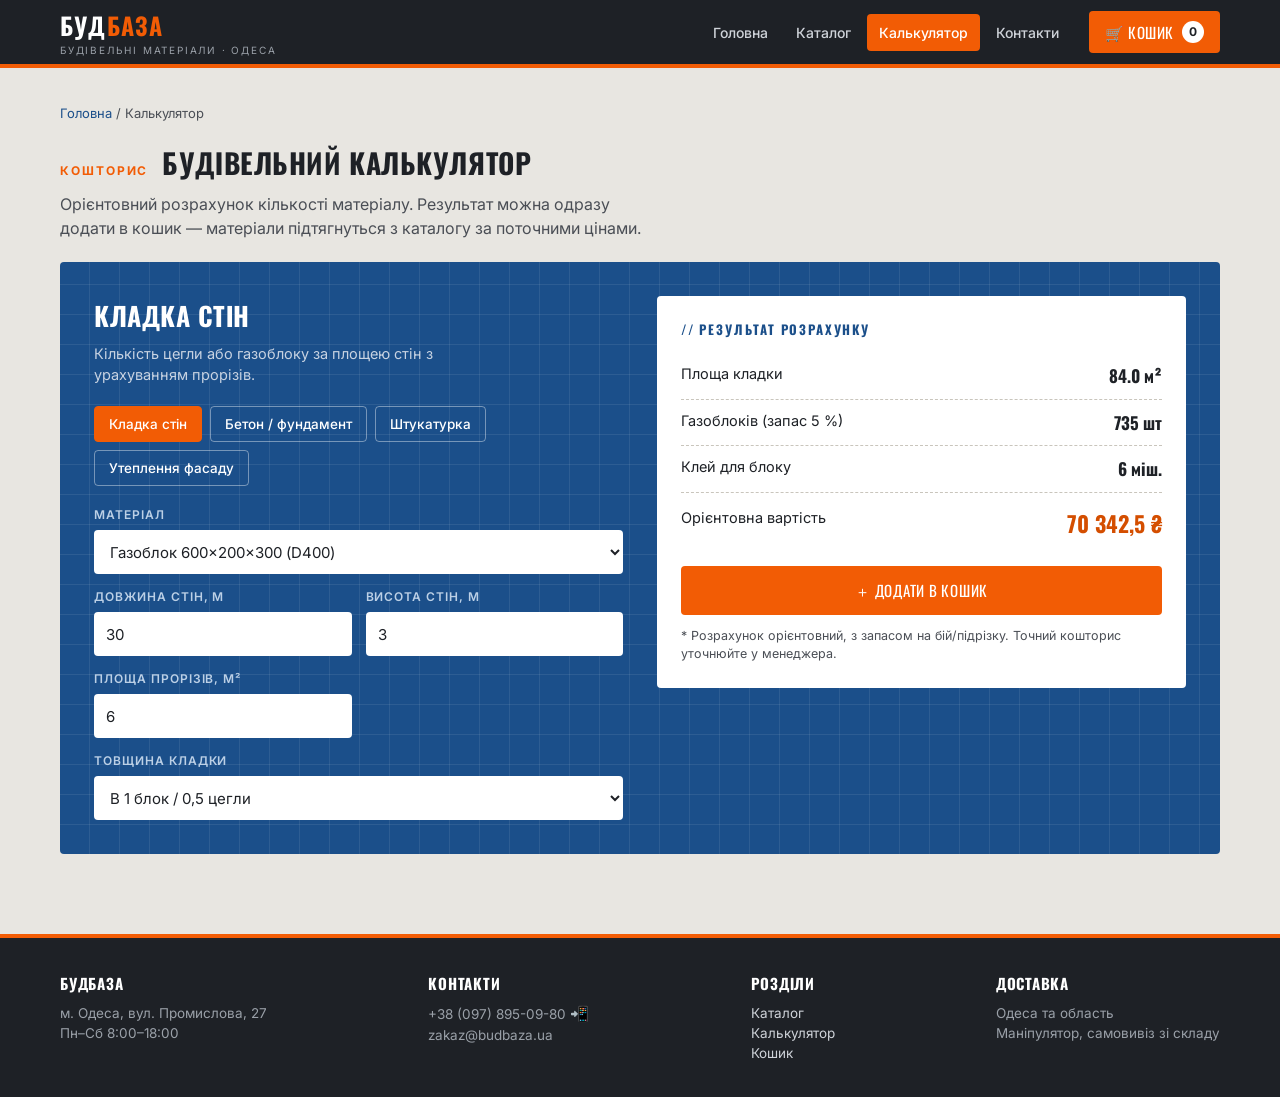
==== calc.html @ 464864c9 "Integrations: Telegram orders, GA4, Tawk.to, Google Maps, JSON-LD, config.js" ====
﻿<!DOCTYPE html>
<html lang="uk">
<head>
<meta charset="UTF-8">
<meta name="viewport" content="width=device-width, initial-scale=1.0">
<title>Будівельний калькулятор — БУДБАЗА</title>
<link rel="preconnect" href="https://fonts.googleapis.com">
<link rel="preconnect" href="https://fonts.gstatic.com" crossorigin>
<link href="https://fonts.googleapis.com/css2?family=Oswald:wght@400;500;600;700&family=Inter:wght@400;500;600;700&display=swap" rel="stylesheet">
<link rel="stylesheet" href="css/style.css?v=10">
<link rel="manifest" href="/manifest.json">
<meta name="theme-color" content="#F25C05">
<meta name="apple-mobile-web-app-capable" content="yes">
<meta name="apple-mobile-web-app-status-bar-style" content="black-translucent">
<meta name="apple-mobile-web-app-title" content="БУДБАЗА">
<link rel="apple-touch-icon" href="/images/icon.svg"></head>
<body>

<header>
  <div class="hwrap">
    <a class="logo" href="index.html">БУД<span>БАЗА</span><small>будівельні матеріали · Одеса</small></a>
    <button class="burger" onclick="toggleNav()" aria-label="Меню">☰</button>
    <nav>
      <a href="index.html">Головна</a>
      <a href="catalog.html">Каталог</a>
      <a href="calc.html" class="current">Калькулятор</a>
      <a href="contacts.html">Контакти</a>
    </nav>
    <a class="cart-link" href="cart.html">🛒 Кошик <span class="cart-count" id="cartCount">0</span></a>
  </div>
</header>

<main>
  <div class="breadcrumbs"><a href="index.html">Головна</a> / Калькулятор</div>
  <div class="sec-head"><span class="tag">Кошторис</span><h2>Будівельний калькулятор</h2></div>
  <p class="sec-sub">Орієнтовний розрахунок кількості матеріалу. Результат можна одразу додати в кошик — матеріали підтягнуться з каталогу за поточними цінами.</p>

  <div class="calc-wrap">
    <div class="calc-left">
      <h2 id="calcTitle">Кладка стін</h2>
      <p id="calcDesc"></p>
      <div class="calc-tabs" id="calcTabs"></div>
      <div class="calc-fields" id="calcFields"></div>
    </div>
    <div class="calc-result">
      <h3>// Результат розрахунку</h3>
      <div id="calcOut"></div>
      <button class="btn btn-orange btn-block res-add" onclick="addCalcToCart()">＋ Додати в кошик</button>
      <p class="res-note">* Розрахунок орієнтовний, з запасом на бій/підрізку. Точний кошторис уточнюйте у менеджера.</p>
    </div>
  </div>
</main>

<nav class="bottom-nav">
  <a href="index.html" class="bn-item"><span class="bn-ico">🏠</span><span>Головна</span></a>
  <a href="catalog.html" class="bn-item"><span class="bn-ico">📦</span><span>Каталог</span></a>
  <a href="cart.html" class="bn-item"><span class="bn-ico">🛒</span><span id="bnBadge" class="bn-badge" style="display:none">0</span><span>Кошик</span></a>
  <a href="contacts.html" class="bn-item"><span class="bn-ico">📞</span><span>Контакти</span></a>
</nav>

<footer>
  <div class="fwrap">
    <div><b>БУДБАЗА</b>м. Одеса, вул. Промислова, 27<br>Пн–Сб 8:00–18:00</div>
    <div><b>Контакти</b><a href="tel:+380978950980" style="color:inherit">+38 (097) 895-09-80</a> <a href="viber://chat?number=%2B380978950980" title="Viber" style="color:#7360f2;text-decoration:none;font-size:15px">📲</a><br>zakaz@budbaza.ua</div>
    <div><b>Розділи</b><a href="catalog.html">Каталог</a><br><a href="calc.html">Калькулятор</a><br><a href="cart.html">Кошик</a></div>
    <div><b>Доставка</b>Одеса та область<br>Маніпулятор, самовивіз зі складу</div>
  </div>
</footer>

<script src="js/config.js"></script>
<script src="js/data.js"></script>
<script src="js/app.js"></script>
<script>
const CALCS = {
  wall: {
    title:"Кладка стін", desc:"Кількість цегли або газоблоку за площею стін з урахуванням прорізів.",
    fields:[
      {id:"mat", label:"Матеріал", type:"select", opts:[["gas","Газоблок 600×200×300 (D400)"],["brick","Цегла одинарна 250×120×65"]]},
      {id:"len", label:"Довжина стін, м", type:"num", val:30},
      {id:"h", label:"Висота стін, м", type:"num", val:3},
      {id:"open", label:"Площа прорізів, м²", type:"num", val:6},
      {id:"thick", label:"Товщина кладки", type:"select", opts:[["1","В 1 блок / 0,5 цегли"],["2","В 2 блоки / 1 цегла"]]},
    ],
    compute(v){
      const area = Math.max(0, v.len*v.h - v.open);
      if(v.mat==="gas"){
        const qty  = Math.ceil(area * 8.33 * Number(v.thick) * 1.05);
        const glue = Math.ceil(area * Number(v.thick) * 1.5 / 25);
        return {
          lines:[["Площа кладки", area.toFixed(1)+" м²"],["Газоблоків (запас 5 %)", qty+" шт"],["Клей для блоку", glue+" міш."]],
          items:[{id:6,qty},{id:2,qty:glue}]
        };
      }
      const qty = Math.ceil(area * 51 * Number(v.thick) * 1.05);
      const cem = Math.ceil(area * Number(v.thick) * 0.021 * 420 / 25);
      return {
        lines:[["Площа кладки", area.toFixed(1)+" м²"],["Цегли (запас 5 %)", qty+" шт"],["Цемент на розчин", cem+" міш."]],
        items:[{id:7,qty},{id:1,qty:cem}]
      };
    }
  },
  concrete: {
    title:"Бетон / фундамент", desc:"Об'єм бетону та матеріали для самостійного замішування (М250).",
    fields:[
      {id:"len", label:"Довжина, м", type:"num", val:10},
      {id:"w", label:"Ширина, м", type:"num", val:0.4},
      {id:"d", label:"Глибина/товщина, м", type:"num", val:0.6},
    ],
    compute(v){
      const vol = v.len*v.w*v.d;
      const cem = Math.ceil(vol*332/25);
      const sand = Math.ceil(vol*0.74);
      const grav = Math.ceil(vol*1.15);
      return {
        lines:[["Об'єм бетону", vol.toFixed(2)+" м³"],["Цемент ПЦ-500", cem+" міш."],["Пісок", (vol*0.74).toFixed(2)+" т (замовимо "+sand+" т)"],["Щебінь 5-20", (vol*1.15).toFixed(2)+" т (замовимо "+grav+" т)"]],
        items:[{id:1,qty:cem},{id:4,qty:sand},{id:5,qty:grav}]
      };
    }
  },
  plaster: {
    title:"Штукатурка", desc:"Кількість суміші за площею та середньою товщиною шару.",
    fields:[
      {id:"area", label:"Площа стін, м²", type:"num", val:60},
      {id:"mm", label:"Товщина шару, мм", type:"num", val:15},
    ],
    compute(v){
      const kg = v.area * 1.4 * v.mm;
      const bags = Math.ceil(kg/25*1.05);
      return {
        lines:[["Площа", v.area+" м²"],["Витрата суміші", Math.round(kg)+" кг"],["Мішків 25 кг (запас 5 %)", bags+" шт"]],
        items:[{id:3,qty:bags}]
      };
    }
  },
  insul: {
    title:"Утеплення фасаду", desc:"Кількість мінвати або пінопласту на площу фасаду.",
    fields:[
      {id:"mat", label:"Утеплювач", type:"select", opts:[["wool","Мінвата 100 мм (уп. 1,2 м²)"],["eps","Пінопласт 100 мм (лист 0,5 м²)"]]},
      {id:"area", label:"Площа фасаду, м²", type:"num", val:120},
    ],
    compute(v){
      if(v.mat==="wool"){
        const qty = Math.ceil(v.area/1.2*1.07);
        return {lines:[["Площа", v.area+" м²"],["Упаковок мінвати (запас 7 %)", qty+" шт"]], items:[{id:14,qty}]};
      }
      const qty = Math.ceil(v.area/0.5*1.07);
      return {lines:[["Площа", v.area+" м²"],["Листів пінопласту (запас 7 %)", qty+" шт"]], items:[{id:15,qty}]};
    }
  }
};

let activeCalc = "wall", calcItems = [];
const tabsEl = document.getElementById("calcTabs");

Object.entries(CALCS).forEach(([k,c])=>{
  const b = document.createElement("button");
  b.className = "ctab" + (k===activeCalc ? " active" : "");
  b.textContent = c.title;
  b.onclick = ()=>{
    activeCalc = k;
    [...tabsEl.children].forEach(x=>x.classList.toggle("active", x.textContent===c.title));
    buildCalc();
  };
  tabsEl.appendChild(b);
});

function buildCalc(){
  const c = CALCS[activeCalc];
  document.getElementById("calcTitle").textContent = c.title;
  document.getElementById("calcDesc").textContent = c.desc;
  document.getElementById("calcFields").innerHTML = c.fields.map(f=>{
    if(f.type==="select"){
      return `<div class="field" style="grid-column:1/-1"><label>${f.label}</label>
        <select id="cf-${f.id}" onchange="runCalc()">${f.opts.map(o=>`<option value="${o[0]}">${o[1]}</option>`).join("")}</select></div>`;
    }
    return `<div class="field"><label>${f.label}</label>
      <input id="cf-${f.id}" type="number" min="0" step="0.1" value="${f.val}" oninput="runCalc()"></div>`;
  }).join("");
  runCalc();
}

function runCalc(){
  const c = CALCS[activeCalc], v = {};
  let bad = false;
  c.fields.forEach(f=>{
    const el = document.getElementById("cf-"+f.id);
    v[f.id] = f.type==="num" ? parseFloat(el.value) : el.value;
    if(f.type==="num" && (!isFinite(v[f.id]) || v[f.id] < 0)) bad = true;
  });
  const out = document.getElementById("calcOut");
  if(bad){
    out.innerHTML = `<div class="res-note">Введіть коректні розміри.</div>`;
    calcItems = [];
    return;
  }
  const r = c.compute(v);
  calcItems = r.items;
  const total = r.items.reduce((s,it)=>{
    const p = PRODUCTS.find(pp=>pp.id===it.id);
    return s + (p ? p.price*it.qty : 0);
  },0);
  out.innerHTML = r.lines.map(l=>`<div class="res-line"><span>${l[0]}</span><b>${l[1]}</b></div>`).join("")
    + `<div class="res-line total"><span>Орієнтовна вартість</span><b>${fmt(total)}</b></div>`;
}

function addCalcToCart(){
  if(!calcItems.length){ showToast("Спочатку введіть розміри"); return; }
  calcItems.forEach(it=>addToCart(it.id, it.qty));
  showToast("Матеріали з розрахунку додано в кошик");
  setTimeout(()=>{ location.href = "cart.html"; }, 700);
}

buildCalc();
</script>
</body>
</html>
---- css/style.css ----
:root{
  --concrete:#E8E6E1;
  --concrete-d:#D8D5CE;
  --ink:#1E2126;
  --ink-soft:#4A4E55;
  --orange:#F25C05;
  --orange-d:#D44E00;
  --blueprint:#1B4F8A;
  --paper:#FFFFFF;
  --line:#C9C5BC;
  --ok:#1F7A3D;
  --radius:4px;
  --shadow:0 2px 10px rgba(30,33,38,.10);
}
*{box-sizing:border-box;margin:0;padding:0}
html{scroll-behavior:smooth}
body{font-family:'Inter',system-ui,sans-serif;background:var(--concrete);color:var(--ink);line-height:1.5;min-height:100vh;display:flex;flex-direction:column}
h1,h2,h3,.disp{font-family:'Oswald',sans-serif;text-transform:uppercase;letter-spacing:.02em}
main{max-width:1200px;margin:0 auto;padding:36px 20px 80px;width:100%;flex:1}

/* ───── шапка ───── */
header{position:sticky;top:0;z-index:50;background:var(--ink);color:#fff;border-bottom:4px solid var(--orange)}
.hwrap{max-width:1200px;margin:0 auto;padding:0 20px;display:flex;align-items:center;gap:18px;height:64px}
.logo{font-family:'Oswald';font-weight:700;font-size:24px;letter-spacing:.05em;white-space:nowrap;color:#fff;text-decoration:none}
.logo span{color:var(--orange)}
.logo small{display:block;font-family:'Inter';font-weight:400;font-size:10px;letter-spacing:.18em;color:#9aa0a8;text-transform:uppercase}
nav{display:flex;gap:4px;margin-left:auto}
nav a{color:#cfd3d9;text-decoration:none;font-size:14px;font-weight:500;padding:8px 12px;border-radius:var(--radius)}
nav a:hover,nav a:focus-visible{background:rgba(255,255,255,.1);color:#fff}
nav a.current{background:var(--orange);color:#fff}
.cart-link{position:relative;display:flex;align-items:center;gap:8px;background:var(--orange);color:#fff;text-decoration:none;font-family:'Oswald';font-size:15px;letter-spacing:.04em;text-transform:uppercase;padding:10px 16px;border-radius:var(--radius)}
.cart-link:hover{background:var(--orange-d)}
.cart-count{background:#fff;color:var(--ink);font-family:'Inter';font-weight:700;font-size:12px;min-width:22px;height:22px;border-radius:11px;display:flex;align-items:center;justify-content:center;padding:0 5px}
.burger{display:none;background:none;border:none;color:#fff;font-size:26px;cursor:pointer;margin-left:auto}

/* ───── кнопки ───── */
.btn{display:inline-flex;align-items:center;justify-content:center;gap:8px;border:none;cursor:pointer;text-decoration:none;font-family:'Oswald';text-transform:uppercase;letter-spacing:.05em;font-size:15px;padding:13px 22px;border-radius:var(--radius);transition:background .15s}
.btn-orange{background:var(--orange);color:#fff}
.btn-orange:hover{background:var(--orange-d)}
.btn-dark{background:var(--ink);color:#fff}
.btn-dark:hover{background:var(--orange)}
.btn-ghost{background:transparent;color:#fff;border:1.5px solid rgba(255,255,255,.45)}
.btn-ghost:hover{border-color:#fff;background:rgba(255,255,255,.08)}
.btn-block{width:100%}

/* ───── секції ───── */
section{margin-bottom:64px}
.sec-head{display:flex;align-items:baseline;gap:14px;margin-bottom:8px;flex-wrap:wrap}
.sec-head h2{font-size:28px}
.sec-head .tag{font-size:12px;letter-spacing:.16em;text-transform:uppercase;color:var(--orange);font-weight:700}
.sec-head-row{display:flex;justify-content:space-between;align-items:center;gap:20px;flex-wrap:wrap;margin-bottom:8px}
.sec-head-row .sec-head{margin-bottom:0}
.sec-head-row .search{flex:none;width:360px}
@media (max-width:760px){
  .sec-head-row{flex-direction:column;align-items:stretch}
  .sec-head-row .search{width:100%}
}
.sec-sub{color:var(--ink-soft);margin-bottom:22px;max-width:60ch}
.breadcrumbs{font-size:13px;color:var(--ink-soft);margin-bottom:18px}
.breadcrumbs a{color:var(--blueprint);text-decoration:none}
.breadcrumbs a:hover{text-decoration:underline}

/* ───── герой ───── */
.hero{background:linear-gradient(rgba(30,33,38,.88),rgba(30,33,38,.88)),repeating-linear-gradient(0deg,transparent 0 39px,rgba(255,255,255,.07) 39px 40px),repeating-linear-gradient(90deg,transparent 0 39px,rgba(255,255,255,.07) 39px 40px),var(--blueprint);color:#fff;padding:56px 20px 64px}
.hero-in{max-width:1200px;margin:0 auto;display:grid;grid-template-columns:1.2fr .8fr;gap:40px;align-items:center}
.hero h1{font-size:clamp(32px,5vw,54px);line-height:1.08;font-weight:700}
.hero h1 em{font-style:normal;color:var(--orange)}
.hero p{margin-top:14px;color:#c8d3e2;max-width:46ch}
.hero-actions{margin-top:26px;display:flex;gap:12px;flex-wrap:wrap}
.hero-card{background:rgba(255,255,255,.06);border:1px solid rgba(255,255,255,.18);border-radius:var(--radius);padding:22px}
.hero-card h3{font-size:13px;letter-spacing:.14em;color:var(--orange);margin-bottom:14px}
.hero-stat{display:flex;justify-content:space-between;padding:9px 0;border-bottom:1px dashed rgba(255,255,255,.18);font-size:14px}
.hero-stat:last-child{border:none}
.hero-stat b{font-family:'Oswald';font-size:16px}

.ruler{height:18px;background:repeating-linear-gradient(90deg,var(--ink) 0 2px,transparent 2px 20px) bottom/100% 8px no-repeat,repeating-linear-gradient(90deg,var(--ink) 0 2px,transparent 2px 100px) bottom/100% 14px no-repeat;opacity:.35;max-width:1200px;margin:0 auto}

/* ───── каталог ───── */
.toolbar{display:flex;gap:12px;flex-wrap:wrap;margin-bottom:22px}
.catalog-toolbar{display:flex;justify-content:flex-end;margin-bottom:14px}

.drill-crumb{font-size:13px;color:var(--ink-soft);margin-bottom:16px}
.drill-crumb a{color:var(--blueprint);text-decoration:none}
.drill-crumb a:hover{text-decoration:underline}

.tiles-grid{display:grid;grid-template-columns:repeat(auto-fill,minmax(190px,1fr));gap:18px;margin-bottom:40px}
.tile{position:relative;aspect-ratio:1/1;border-radius:var(--radius);overflow:hidden;cursor:pointer;background:var(--concrete);border:1px solid var(--line);box-shadow:var(--shadow);transition:transform .15s,box-shadow .15s}
.tile:hover{transform:translateY(-3px);box-shadow:0 8px 22px rgba(30,33,38,.14)}
.tile img{position:absolute;inset:0;width:100%;height:100%;object-fit:cover;background:#fff}
.tile-fallback{position:absolute;inset:0;display:flex;align-items:center;justify-content:center;font-size:56px;background:linear-gradient(135deg,var(--concrete),var(--concrete-d))}
.tile-label{position:absolute;left:0;right:0;bottom:0;z-index:1;background:linear-gradient(transparent,rgba(20,22,26,.82) 55%);color:#fff;padding:28px 12px 12px;font-weight:700;font-size:13px;text-transform:uppercase;letter-spacing:.03em;line-height:1.3}
.tile-count{font-size:11px;opacity:.85;font-weight:400;text-transform:none;letter-spacing:0;margin-top:3px}
.search{flex:1;min-width:240px;display:flex;align-items:center;gap:10px;background:var(--paper);border:1.5px solid var(--line);border-radius:var(--radius);padding:0 14px}
.search:focus-within{border-color:var(--orange)}
.search svg{flex:none;opacity:.5}
.search input{border:none;outline:none;width:100%;height:46px;font-size:15px;background:transparent;font-family:inherit}
select.sort{height:48px;border:1.5px solid var(--line);border-radius:var(--radius);background:var(--paper);padding:0 12px;font-family:inherit;font-size:14px;cursor:pointer}
.chip{border:1.5px solid var(--line);background:var(--paper);border-radius:999px;padding:7px 16px;font-size:13.5px;font-weight:500;cursor:pointer;color:var(--ink-soft);text-decoration:none}
.chip:hover{border-color:var(--ink)}
.chip.active{background:var(--ink);border-color:var(--ink);color:#fff}

/* ───── каталог: дерево категорій + основна область ───── */
.catalog-shell{display:flex;gap:24px;align-items:flex-start;margin-bottom:26px}
.cat-tree{flex:none;width:280px;display:flex;flex-direction:column;gap:4px;background:var(--paper);border:1px solid var(--line);border-radius:var(--radius);padding:14px;position:sticky;top:16px;max-height:calc(100vh - 32px);overflow-y:auto}
.catalog-main-area{flex:1;min-width:0}

.tree-node{display:flex;flex-direction:column}
.tree-cat,.tree-sub,.tree-subsub{display:block;width:100%;text-align:left;border:none;background:transparent;border-radius:6px;padding:8px 10px;font-size:14px;font-weight:600;cursor:pointer;color:var(--ink)}
.tree-cat:hover,.tree-sub:hover,.tree-subsub:hover{background:var(--concrete)}
.tree-cat.active{background:var(--ink);color:#fff}
.tree-children{margin:2px 0 4px 14px;border-left:2px solid var(--line);padding-left:10px;display:flex;flex-direction:column;gap:2px}
.tree-sub{font-size:13px;font-weight:500;color:#444}
.tree-sub.active{background:var(--orange);color:#fff}
.tree-subsub{font-size:12.5px;font-weight:500;color:#666}
.tree-subsub.active{background:var(--orange-d,var(--orange));color:#fff}
.tree-subsubsub{display:block;width:100%;text-align:left;border:none;background:transparent;border-radius:6px;padding:6px 10px;font-size:12px;font-weight:400;cursor:pointer;color:#888}
.tree-subsubsub:hover{background:var(--concrete)}
.tree-subsubsub.active{background:var(--orange);color:#fff}

@media (max-width:860px){
  .catalog-shell{flex-direction:column}
  .cat-tree{width:100%;position:static;max-height:none}
}

.grid{display:grid;grid-template-columns:repeat(auto-fill,minmax(250px,1fr));gap:18px}
.card{background:var(--paper);border:1px solid var(--line);border-radius:var(--radius);display:flex;flex-direction:column;overflow:hidden;box-shadow:var(--shadow);transition:transform .15s,box-shadow .15s}
.card:hover{transform:translateY(-3px);box-shadow:0 8px 22px rgba(30,33,38,.14)}
.card-img{height:120px;display:flex;align-items:center;justify-content:center;font-size:52px;background:#fff;border-bottom:1px solid var(--line);position:relative;text-decoration:none}
.badge{position:absolute;top:10px;left:10px;background:var(--blueprint);color:#fff;font-size:10.5px;font-weight:700;letter-spacing:.08em;text-transform:uppercase;padding:3px 8px;border-radius:2px}
.badge.hit{background:var(--orange)}
.card-body{padding:14px 16px 16px;display:flex;flex-direction:column;flex:1}
.card h3{font-size:16px;font-weight:600;text-transform:none;font-family:'Inter';letter-spacing:0;line-height:1.3}
.card h3 a{color:inherit;text-decoration:none}
.card h3 a:hover{color:var(--orange-d)}
.card .meta{font-size:12.5px;color:var(--ink-soft);margin-top:4px}
.price-row{margin-top:auto;padding-top:14px;display:flex;align-items:center;justify-content:space-between;gap:8px}
.price{font-family:'Oswald';font-weight:600;font-size:21px}
.price small{font-size:12px;color:var(--ink-soft);font-family:'Inter';font-weight:400}
.add{background:var(--ink);color:#fff;border:none;border-radius:var(--radius);cursor:pointer;font-family:'Oswald';text-transform:uppercase;letter-spacing:.04em;font-size:13px;padding:9px 14px}
.add:hover{background:var(--orange)}
.add.added{background:var(--ok)}
.empty{grid-column:1/-1;background:var(--paper);border:1.5px dashed var(--line);border-radius:var(--radius);padding:48px;text-align:center;color:var(--ink-soft)}

/* ───── картка товару ───── */
.product{display:grid;grid-template-columns:1fr 1fr;gap:36px;background:var(--paper);border:1px solid var(--line);border-radius:var(--radius);padding:32px;box-shadow:var(--shadow)}
.product-img{min-height:300px;display:flex;align-items:center;justify-content:center;font-size:110px;background:#fff;border:1px solid var(--line);border-radius:var(--radius);position:relative}

/* ───── галерея фото ───── */
.gallery{display:flex;flex-direction:column;gap:10px}
.gallery-main{position:relative;min-height:300px;background:#fff;border:1px solid var(--line);border-radius:var(--radius);overflow:hidden;display:flex;align-items:center;justify-content:center}
.gallery-main img{width:100%;height:100%;object-fit:contain;max-height:420px;display:block;transition:opacity .18s}
.gallery-arrow{position:absolute;top:50%;transform:translateY(-50%);background:rgba(30,33,38,.55);color:#fff;border:none;cursor:pointer;width:38px;height:56px;border-radius:4px;font-size:20px;display:flex;align-items:center;justify-content:center;z-index:2;transition:background .15s}
.gallery-arrow:hover{background:var(--orange)}
.gallery-arrow.prev{left:6px}
.gallery-arrow.next{right:6px}
.gallery-counter{position:absolute;bottom:8px;right:10px;background:rgba(30,33,38,.55);color:#fff;font-size:12px;padding:2px 8px;border-radius:10px}
.gallery-thumbs{display:flex;gap:8px;flex-wrap:wrap}
.gallery-thumb{width:68px;height:68px;object-fit:contain;border:2px solid var(--line);border-radius:4px;cursor:pointer;background:#fff;transition:border-color .15s;flex-shrink:0}
.gallery-thumb.active,.gallery-thumb:hover{border-color:var(--orange)}
.product h1{font-size:26px;text-transform:none;font-family:'Inter';letter-spacing:0;font-weight:700;line-height:1.25}
.product .p-cat{font-size:12px;letter-spacing:.14em;text-transform:uppercase;color:var(--blueprint);font-weight:700;margin-bottom:8px}
.product .p-meta{color:var(--ink-soft);font-size:14px;margin-top:10px}
.spec{margin-top:20px;border-top:1.5px solid var(--line)}
.spec-row{display:flex;justify-content:space-between;gap:14px;padding:10px 0;border-bottom:1px dashed var(--line);font-size:14px}
.spec-row span:first-child{color:var(--ink-soft)}
.p-buy{margin-top:24px;display:flex;align-items:center;gap:16px;flex-wrap:wrap}
.p-price{font-family:'Oswald';font-weight:600;font-size:34px}
.p-price small{font-size:14px;color:var(--ink-soft);font-family:'Inter';font-weight:400}
.p-desc{margin-top:20px;font-size:14.5px;color:var(--ink-soft)}
.related{margin-top:48px}

/* ───── калькулятор ───── */
.calc-wrap{background:var(--blueprint);border-radius:var(--radius);color:#fff;background-image:repeating-linear-gradient(0deg,transparent 0 29px,rgba(255,255,255,.08) 29px 30px),repeating-linear-gradient(90deg,transparent 0 29px,rgba(255,255,255,.08) 29px 30px);padding:34px;display:grid;grid-template-columns:1fr 1fr;gap:34px}
.calc-left h2{color:#fff;font-size:26px}
.calc-left p{color:#c8d3e2;margin-top:8px;font-size:14.5px;max-width:44ch}
.calc-tabs{display:flex;flex-wrap:wrap;gap:8px;margin:20px 0}
.ctab{border:1.5px solid rgba(255,255,255,.4);background:transparent;color:#fff;border-radius:var(--radius);padding:9px 14px;font-size:13.5px;cursor:pointer;font-weight:500;font-family:inherit}
.ctab.active{background:var(--orange);border-color:var(--orange)}
.calc-fields{display:grid;grid-template-columns:1fr 1fr;gap:14px}
.field label{display:block;font-size:12px;letter-spacing:.08em;text-transform:uppercase;color:#bcd0e6;margin-bottom:6px;font-weight:600}
.field input,.field select{width:100%;height:44px;border:none;border-radius:var(--radius);padding:0 12px;font-size:15px;font-family:inherit;background:#fff;color:var(--ink)}
.calc-result{background:#fff;color:var(--ink);border-radius:var(--radius);padding:24px;align-self:start}
.calc-result h3{font-size:13px;letter-spacing:.14em;color:var(--blueprint);margin-bottom:14px}
.res-line{display:flex;justify-content:space-between;gap:10px;padding:10px 0;border-bottom:1px dashed var(--line);font-size:14.5px}
.res-line b{font-family:'Oswald';font-size:17px;white-space:nowrap}
.res-line.total{border-bottom:none;padding-top:14px}
.res-line.total b{font-size:22px;color:var(--orange-d)}
.res-note{font-size:12.5px;color:var(--ink-soft);margin-top:12px}
.res-add{margin-top:16px}

/* ───── переваги ───── */
.feats{display:grid;grid-template-columns:repeat(auto-fit,minmax(220px,1fr));gap:18px}
.feat{background:var(--paper);border:1px solid var(--line);border-left:4px solid var(--orange);border-radius:var(--radius);padding:20px}
.feat .ico{font-size:26px}
.feat h3{font-size:16px;margin:10px 0 6px;text-transform:none;font-family:'Inter';letter-spacing:0;font-weight:700}
.feat p{font-size:13.5px;color:var(--ink-soft)}

/* ───── сторінка кошика ───── */
.cart-layout{display:grid;grid-template-columns:1.4fr .8fr;gap:28px;align-items:start}
.cart-list{background:var(--paper);border:1px solid var(--line);border-radius:var(--radius);padding:8px 22px}
.citem{display:flex;gap:14px;padding:18px 0;border-bottom:1px dashed var(--line)}
.citem:last-child{border-bottom:none}
.citem .ci-ico{font-size:36px;flex:none}
.citem h4{font-size:15px;font-weight:600}
.citem h4 a{color:inherit;text-decoration:none}
.citem h4 a:hover{color:var(--orange-d)}
.citem .ci-unit{font-size:12.5px;color:var(--ink-soft)}
.ci-row{display:flex;align-items:center;justify-content:space-between;margin-top:10px;gap:12px;flex-wrap:wrap}
.qty{display:flex;align-items:center;border:1.5px solid var(--line);border-radius:var(--radius)}
.qty button{width:32px;height:32px;border:none;background:none;cursor:pointer;font-size:16px;font-weight:700;color:var(--ink)}
.qty button:hover{background:var(--concrete)}
.qty span{min-width:38px;text-align:center;font-weight:600;font-size:14px}
.ci-price{font-family:'Oswald';font-weight:600;font-size:17px}
.ci-del{background:none;border:none;color:#b3392b;cursor:pointer;font-size:12.5px;text-decoration:underline;padding:0;margin-top:6px}
.cart-empty{background:var(--paper);border:1.5px dashed var(--line);border-radius:var(--radius);text-align:center;color:var(--ink-soft);padding:60px 20px}
.cart-empty .big{font-size:50px;margin-bottom:12px}

.summary{background:var(--paper);border:1px solid var(--line);border-radius:var(--radius);padding:24px;position:sticky;top:84px}
.summary h3{font-size:13px;letter-spacing:.14em;color:var(--blueprint);margin-bottom:14px}
.summary .field{margin-bottom:14px}
.summary .field label{color:var(--ink-soft)}
.summary .field input,.summary .field select{border:1.5px solid var(--line);background:#fff}
.summary .field input:focus,.summary .field select:focus{outline:none;border-color:var(--orange)}
.total-row{display:flex;justify-content:space-between;align-items:baseline;margin:14px 0;padding-top:14px;border-top:1.5px solid var(--line)}
.total-row .t-label{font-size:13px;letter-spacing:.1em;text-transform:uppercase;color:var(--ink-soft);font-weight:700}
.total-row .t-val{font-family:'Oswald';font-size:28px;font-weight:600}
.order-ok{background:var(--paper);border:1px solid var(--line);border-radius:var(--radius);text-align:center;padding:60px 24px}
.order-ok .big{font-size:54px}
.order-ok h2{font-size:22px;margin:14px 0 8px}
.order-ok p{color:var(--ink-soft);font-size:14.5px;max-width:48ch;margin:0 auto}
.order-num{font-family:'Oswald';font-size:26px;color:var(--orange-d);margin:14px 0 22px}

/* ───── контакти ───── */
.contact-grid{display:grid;grid-template-columns:1fr 1fr;gap:28px;align-items:start}
.contact-card{background:var(--paper);border:1px solid var(--line);border-radius:var(--radius);padding:26px;box-shadow:var(--shadow)}
.contact-card h3{font-size:15px;letter-spacing:.1em;color:var(--blueprint);margin-bottom:12px}
.contact-card p{font-size:14.5px;margin-bottom:8px}
.contact-card a{color:var(--orange-d)}
.map-stub{background:linear-gradient(rgba(27,79,138,.85),rgba(27,79,138,.85)),repeating-linear-gradient(0deg,transparent 0 29px,rgba(255,255,255,.12) 29px 30px),repeating-linear-gradient(90deg,transparent 0 29px,rgba(255,255,255,.12) 29px 30px),var(--blueprint);border-radius:var(--radius);color:#fff;display:flex;flex-direction:column;align-items:center;justify-content:center;min-height:280px;text-align:center;padding:24px}
.map-stub .pin{font-size:44px}
.map-stub b{font-family:'Oswald';font-size:18px;letter-spacing:.04em;text-transform:uppercase;margin-top:8px}

/* ───── футер ───── */
footer{background:var(--ink);color:#9aa0a8;border-top:4px solid var(--orange)}
.fwrap{max-width:1200px;margin:0 auto;padding:34px 20px;display:flex;justify-content:space-between;gap:24px;flex-wrap:wrap;font-size:13.5px}
footer b{color:#fff;font-family:'Oswald';text-transform:uppercase;letter-spacing:.05em;display:block;margin-bottom:8px;font-size:15px}
footer a{color:#cfd3d9;text-decoration:none}
footer a:hover{color:#fff;text-decoration:underline}

/* toast */
.toast{position:fixed;bottom:24px;left:50%;transform:translate(-50%,80px);z-index:120;background:var(--ink);color:#fff;padding:12px 22px;border-radius:var(--radius);border-left:4px solid var(--ok);font-size:14px;transition:transform .25s;box-shadow:var(--shadow)}
.toast.show{transform:translate(-50%,0)}

@media(max-width:900px){
  .hero-in,.calc-wrap,.product,.cart-layout,.contact-grid{grid-template-columns:1fr}
  .calc-wrap{padding:24px}
  nav{display:none;position:absolute;top:64px;left:0;right:0;background:var(--ink);flex-direction:column;padding:10px 20px 16px;border-bottom:4px solid var(--orange)}
  nav.open{display:flex}
  .burger{display:block}
  .summary{position:static}
}
@media(max-width:520px){
  .calc-fields{grid-template-columns:1fr}
  .hwrap{gap:10px}
}
@media(prefers-reduced-motion:reduce){
  *{transition:none!important;animation:none!important}
  html{scroll-behavior:auto}
}
:focus-visible{outline:2.5px solid var(--orange);outline-offset:2px}

.stock-badge{font-size:.78rem;font-weight:600;padding:2px 8px;border-radius:4px;margin-bottom:6px;display:inline-block}
.stock-badge.in{background:#e6f9ee;color:#1a7a3c}
.stock-badge.out{background:#fdecea;color:#c0392b}

/* ───── dark mode ───── */
@media(prefers-color-scheme:dark){
  :root{
    --concrete:#1A1D22;
    --concrete-d:#141619;
    --ink:#F0EDE8;
    --ink-soft:#A8ADB5;
    --paper:#23272E;
    --line:#3A3F48;
    --blueprint:#4A8FD4;
    --shadow:0 2px 10px rgba(0,0,0,.35)
  }
  body{background:var(--concrete)}
  header{background:#111417}
  .hero{background:linear-gradient(rgba(10,12,15,.92),rgba(10,12,15,.92)),repeating-linear-gradient(0deg,transparent 0 39px,rgba(255,255,255,.05) 39px 40px),repeating-linear-gradient(90deg,transparent 0 39px,rgba(255,255,255,.05) 39px 40px),#0d2040}
  .cat-tree-toggle{background:var(--paper);color:var(--ink)}
  .search input{color:var(--ink)}
  footer{background:#111417}
  .bottom-nav{background:#111417}
  .lightbox{background:rgba(0,0,0,.96)}
}

/* ───── lightbox ───── */
.lightbox{
  display:none;position:fixed;inset:0;z-index:200;
  background:rgba(0,0,0,.92);
  align-items:center;justify-content:center;cursor:zoom-out
}
.lightbox.open{display:flex}
.lightbox img{max-width:94vw;max-height:90vh;object-fit:contain;border-radius:4px;cursor:default}
.lightbox-close{
  position:absolute;top:16px;right:20px;background:rgba(255,255,255,.15);
  color:#fff;border:none;font-size:28px;line-height:1;width:44px;height:44px;
  border-radius:50%;cursor:pointer;display:flex;align-items:center;justify-content:center
}
.lightbox-close:hover{background:var(--orange)}

/* ───── share + back buttons on product page ───── */
.p-actions{display:flex;gap:10px;align-items:center;margin-bottom:14px;flex-wrap:wrap}
.btn-back{display:inline-flex;align-items:center;gap:6px;color:var(--ink-soft);text-decoration:none;font-size:14px;padding:7px 12px;border:1.5px solid var(--line);border-radius:var(--radius);background:transparent;cursor:pointer}
.btn-back:hover{border-color:var(--ink);color:var(--ink)}
.btn-share{display:inline-flex;align-items:center;gap:6px;color:var(--ink-soft);font-size:14px;padding:7px 12px;border:1.5px solid var(--line);border-radius:var(--radius);background:transparent;cursor:pointer}
.btn-share:hover{border-color:var(--blueprint);color:var(--blueprint)}

/* ───── stock filter + result count ───── */
.filter-bar{display:flex;align-items:center;gap:14px;flex-wrap:wrap;margin-bottom:14px}
.stock-toggle{display:flex;align-items:center;gap:8px;cursor:pointer;font-size:14px;font-weight:500;color:var(--ink-soft);user-select:none}
.stock-toggle input{width:18px;height:18px;accent-color:var(--ok);cursor:pointer}
.stock-toggle:hover{color:var(--ink)}
.result-count{font-size:13px;color:var(--ink-soft);margin-left:auto}

/* ───── recently viewed ───── */
.viewed-scroll{display:flex;gap:14px;overflow-x:auto;padding-bottom:8px;-webkit-overflow-scrolling:touch}
.viewed-scroll::-webkit-scrollbar{height:4px}
.viewed-scroll::-webkit-scrollbar-thumb{background:var(--line);border-radius:2px}
.viewed-card{flex:none;width:160px;background:var(--paper);border:1px solid var(--line);border-radius:var(--radius);overflow:hidden;text-decoration:none;color:var(--ink);box-shadow:var(--shadow);transition:transform .15s}
.viewed-card:hover{transform:translateY(-2px)}
.viewed-card-img{height:100px;display:flex;align-items:center;justify-content:center;background:#fff;overflow:hidden}
.viewed-card-img img{width:100%;height:100%;object-fit:contain}
.viewed-card-body{padding:8px 10px}
.viewed-card-name{font-size:12px;font-weight:600;line-height:1.3;display:-webkit-box;-webkit-line-clamp:2;-webkit-box-orient:vertical;overflow:hidden}
.viewed-card-price{font-family:'Oswald';font-size:14px;color:var(--orange);margin-top:4px}

/* ───── bottom navigation (mobile) ───── */
.bottom-nav{display:none}
@media(max-width:760px){
  body{padding-bottom:62px}
  .toast{bottom:74px}
  .bottom-nav{
    display:flex;position:fixed;bottom:0;left:0;right:0;z-index:80;
    background:var(--ink);border-top:3px solid var(--orange);height:62px;
    box-shadow:0 -2px 12px rgba(0,0,0,.25)
  }
  .bn-item{
    flex:1;display:flex;flex-direction:column;align-items:center;justify-content:center;
    color:#9aa0a8;text-decoration:none;font-size:10px;gap:2px;position:relative;
    padding:6px 0;transition:color .15s
  }
  .bn-item:hover,.bn-item.current{color:#fff}
  .bn-item.current .bn-ico{color:var(--orange)}
  .bn-ico{font-size:22px;line-height:1}
  .bn-badge{
    position:absolute;top:5px;right:calc(50% - 22px);
    background:var(--orange);color:#fff;font-size:9px;font-weight:700;
    min-width:17px;height:17px;border-radius:9px;
    display:flex;align-items:center;justify-content:center;padding:0 4px;
    border:2px solid var(--ink)
  }

  /* ───── sticky search bar in catalog ───── */
  .search-sticky-wrap{
    position:sticky;top:64px;z-index:40;
    background:var(--concrete);padding:8px 0 6px;
    margin:0 -20px;padding-left:20px;padding-right:20px;
    border-bottom:1px solid var(--line)
  }

  /* ───── collapsible cat-tree on mobile ───── */
  .cat-tree-toggle{
    display:flex;width:100%;justify-content:space-between;align-items:center;
    background:var(--paper);border:1px solid var(--line);border-radius:var(--radius);
    padding:12px 16px;font-size:15px;font-weight:600;cursor:pointer;color:var(--ink);
    margin-bottom:8px
  }
  .cat-tree-toggle .arr{font-size:18px;transition:transform .2s}
  .cat-tree-toggle.open .arr{transform:rotate(180deg)}
  .cat-tree{display:none!important}
  .cat-tree.open{display:flex!important}

  /* ───── larger touch targets ───── */
  .add{min-height:44px;padding:10px 16px;font-size:14px}
  .qty button{width:40px;height:44px;font-size:20px}
  .qty span{min-width:44px;font-size:16px}
  .tree-cat,.tree-sub,.tree-subsub,.tree-subsubsub{padding:11px 10px;font-size:15px}
  .tree-sub{font-size:14px}
  .tree-subsub{font-size:13.5px}
  .chip{padding:9px 18px;font-size:14px}
  select.sort{height:44px}
}
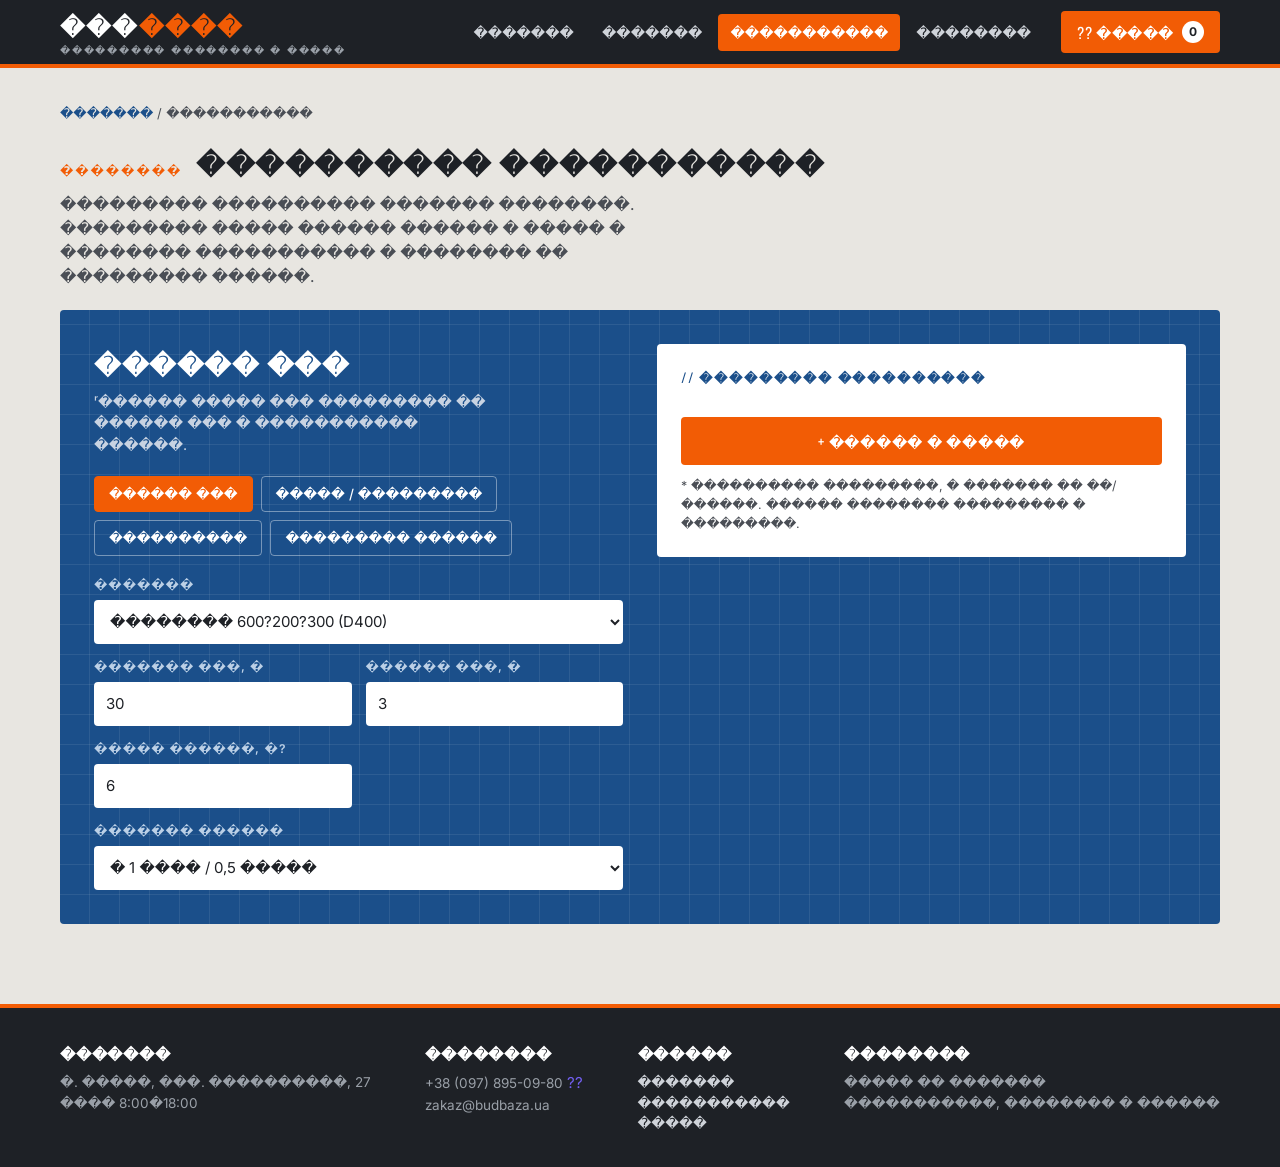
==== commit ccfacd3b: "Force browser cache bust: data.js?v=2" ====
--- a/calc.html
+++ b/calc.html
@@ -1,85 +1,85 @@
-﻿<!DOCTYPE html>
+<!DOCTYPE html>
 <html lang="uk">
 <head>
 <meta charset="UTF-8">
 <meta name="viewport" content="width=device-width, initial-scale=1.0">
-<title>Будівельний калькулятор — БУДБАЗА</title>
+<title>���������� ����������� � �������</title>
 <link rel="preconnect" href="https://fonts.googleapis.com">
 <link rel="preconnect" href="https://fonts.gstatic.com" crossorigin>
 <link href="https://fonts.googleapis.com/css2?family=Oswald:wght@400;500;600;700&family=Inter:wght@400;500;600;700&display=swap" rel="stylesheet">
-<link rel="stylesheet" href="css/style.css?v=10">
+<link rel="stylesheet" href="css/style.css?v=11">
 <link rel="manifest" href="/manifest.json">
 <meta name="theme-color" content="#F25C05">
 <meta name="apple-mobile-web-app-capable" content="yes">
 <meta name="apple-mobile-web-app-status-bar-style" content="black-translucent">
-<meta name="apple-mobile-web-app-title" content="БУДБАЗА">
+<meta name="apple-mobile-web-app-title" content="�������">
 <link rel="apple-touch-icon" href="/images/icon.svg"></head>
 <body>
 
 <header>
   <div class="hwrap">
-    <a class="logo" href="index.html">БУД<span>БАЗА</span><small>будівельні матеріали · Одеса</small></a>
-    <button class="burger" onclick="toggleNav()" aria-label="Меню">☰</button>
+    <a class="logo" href="index.html">���<span>����</span><small>��������� �������� � �����</small></a>
+    <button class="burger" onclick="toggleNav()" aria-label="����">?</button>
     <nav>
-      <a href="index.html">Головна</a>
-      <a href="catalog.html">Каталог</a>
-      <a href="calc.html" class="current">Калькулятор</a>
-      <a href="contacts.html">Контакти</a>
+      <a href="index.html">�������</a>
+      <a href="catalog.html">�������</a>
+      <a href="calc.html" class="current">�����������</a>
+      <a href="contacts.html">��������</a>
     </nav>
-    <a class="cart-link" href="cart.html">🛒 Кошик <span class="cart-count" id="cartCount">0</span></a>
+    <a class="cart-link" href="cart.html">?? ����� <span class="cart-count" id="cartCount">0</span></a>
   </div>
 </header>
 
 <main>
-  <div class="breadcrumbs"><a href="index.html">Головна</a> / Калькулятор</div>
-  <div class="sec-head"><span class="tag">Кошторис</span><h2>Будівельний калькулятор</h2></div>
-  <p class="sec-sub">Орієнтовний розрахунок кількості матеріалу. Результат можна одразу додати в кошик — матеріали підтягнуться з каталогу за поточними цінами.</p>
+  <div class="breadcrumbs"><a href="index.html">�������</a> / �����������</div>
+  <div class="sec-head"><span class="tag">��������</span><h2>���������� �����������</h2></div>
+  <p class="sec-sub">��������� ���������� ������� ��������. ��������� ����� ������ ������ � ����� � �������� ����������� � �������� �� ��������� ������.</p>
 
   <div class="calc-wrap">
     <div class="calc-left">
-      <h2 id="calcTitle">Кладка стін</h2>
+      <h2 id="calcTitle">������ ���</h2>
       <p id="calcDesc"></p>
       <div class="calc-tabs" id="calcTabs"></div>
       <div class="calc-fields" id="calcFields"></div>
     </div>
     <div class="calc-result">
-      <h3>// Результат розрахунку</h3>
+      <h3>// ��������� ����������</h3>
       <div id="calcOut"></div>
-      <button class="btn btn-orange btn-block res-add" onclick="addCalcToCart()">＋ Додати в кошик</button>
-      <p class="res-note">* Розрахунок орієнтовний, з запасом на бій/підрізку. Точний кошторис уточнюйте у менеджера.</p>
+      <button class="btn btn-orange btn-block res-add" onclick="addCalcToCart()">+ ������ � �����</button>
+      <p class="res-note">* ���������� ���������, � ������� �� ��/������. ������ �������� ��������� � ���������.</p>
     </div>
   </div>
 </main>
 
 <nav class="bottom-nav">
-  <a href="index.html" class="bn-item"><span class="bn-ico">🏠</span><span>Головна</span></a>
-  <a href="catalog.html" class="bn-item"><span class="bn-ico">📦</span><span>Каталог</span></a>
-  <a href="cart.html" class="bn-item"><span class="bn-ico">🛒</span><span id="bnBadge" class="bn-badge" style="display:none">0</span><span>Кошик</span></a>
-  <a href="contacts.html" class="bn-item"><span class="bn-ico">📞</span><span>Контакти</span></a>
+  <a href="index.html" class="bn-item"><span class="bn-ico">??</span><span>�������</span></a>
+  <a href="catalog.html" class="bn-item"><span class="bn-ico">??</span><span>�������</span></a>
+  <a href="cart.html" class="bn-item"><span class="bn-ico">??</span><span id="bnBadge" class="bn-badge" style="display:none">0</span><span>�����</span></a>
+  <a href="contacts.html" class="bn-item"><span class="bn-ico">??</span><span>��������</span></a>
 </nav>
 
 <footer>
   <div class="fwrap">
-    <div><b>БУДБАЗА</b>м. Одеса, вул. Промислова, 27<br>Пн–Сб 8:00–18:00</div>
-    <div><b>Контакти</b><a href="tel:+380978950980" style="color:inherit">+38 (097) 895-09-80</a> <a href="viber://chat?number=%2B380978950980" title="Viber" style="color:#7360f2;text-decoration:none;font-size:15px">📲</a><br>zakaz@budbaza.ua</div>
-    <div><b>Розділи</b><a href="catalog.html">Каталог</a><br><a href="calc.html">Калькулятор</a><br><a href="cart.html">Кошик</a></div>
-    <div><b>Доставка</b>Одеса та область<br>Маніпулятор, самовивіз зі складу</div>
+    <div><b>�������</b>�. �����, ���. ����������, 27<br>���� 8:00�18:00</div>
+    <div><b>��������</b><a href="tel:+380978950980" style="color:inherit">+38 (097) 895-09-80</a> <a href="viber://chat?number=%2B380978950980" title="Viber" style="color:#7360f2;text-decoration:none;font-size:15px">??</a><br>zakaz@budbaza.ua</div>
+    <div><b>������</b><a href="catalog.html">�������</a><br><a href="calc.html">�����������</a><br><a href="cart.html">�����</a></div>
+    <div><b>��������</b>����� �� �������<br>�����������, �������� � ������</div>
   </div>
 </footer>
 
 <script src="js/config.js"></script>
-<script src="js/data.js"></script>
+<script src="js/data.js?v=2"></script>
 <script src="js/app.js"></script>
 <script>
 const CALCS = {
   wall: {
-    title:"Кладка стін", desc:"Кількість цегли або газоблоку за площею стін з урахуванням прорізів.",
-    fields:[
-      {id:"mat", label:"Матеріал", type:"select", opts:[["gas","Газоблок 600×200×300 (D400)"],["brick","Цегла одинарна 250×120×65"]]},
-      {id:"len", label:"Довжина стін, м", type:"num", val:30},
-      {id:"h", label:"Висота стін, м", type:"num", val:3},
-      {id:"open", label:"Площа прорізів, м²", type:"num", val:6},
-      {id:"thick", label:"Товщина кладки", type:"select", opts:[["1","В 1 блок / 0,5 цегли"],["2","В 2 блоки / 1 цегла"]]},
+    title:"������ ���", desc:"ʳ������ ����� ��� ��������� �� ������ ��� � ����������� ������.",
+    fields:[
+      {id:"mat", label:"�������", type:"select", opts:[["gas","�������� 600?200?300 (D400)"],["brick","����� �������� 250?120?65"]]},
+      {id:"len", label:"������� ���, �", type:"num", val:30},
+      {id:"h", label:"������ ���, �", type:"num", val:3},
+      {id:"open", label:"����� ������, �?", type:"num", val:6},
+      {id:"thick", label:"������� ������", type:"select", opts:[["1","� 1 ���� / 0,5 �����"],["2","� 2 ����� / 1 �����"]]},
     ],
     compute(v){
       const area = Math.max(0, v.len*v.h - v.open);
@@ -87,24 +87,24 @@
         const qty  = Math.ceil(area * 8.33 * Number(v.thick) * 1.05);
         const glue = Math.ceil(area * Number(v.thick) * 1.5 / 25);
         return {
-          lines:[["Площа кладки", area.toFixed(1)+" м²"],["Газоблоків (запас 5 %)", qty+" шт"],["Клей для блоку", glue+" міш."]],
+          lines:[["����� ������", area.toFixed(1)+" �?"],["��������� (����� 5 %)", qty+" ��"],["���� ��� �����", glue+" ��."]],
           items:[{id:6,qty},{id:2,qty:glue}]
         };
       }
       const qty = Math.ceil(area * 51 * Number(v.thick) * 1.05);
       const cem = Math.ceil(area * Number(v.thick) * 0.021 * 420 / 25);
       return {
-        lines:[["Площа кладки", area.toFixed(1)+" м²"],["Цегли (запас 5 %)", qty+" шт"],["Цемент на розчин", cem+" міш."]],
+        lines:[["����� ������", area.toFixed(1)+" �?"],["����� (����� 5 %)", qty+" ��"],["������ �� ������", cem+" ��."]],
         items:[{id:7,qty},{id:1,qty:cem}]
       };
     }
   },
   concrete: {
-    title:"Бетон / фундамент", desc:"Об'єм бетону та матеріали для самостійного замішування (М250).",
-    fields:[
-      {id:"len", label:"Довжина, м", type:"num", val:10},
-      {id:"w", label:"Ширина, м", type:"num", val:0.4},
-      {id:"d", label:"Глибина/товщина, м", type:"num", val:0.6},
+    title:"����� / ���������", desc:"��'�� ������ �� �������� ��� ����������� ���������� (�250).",
+    fields:[
+      {id:"len", label:"�������, �", type:"num", val:10},
+      {id:"w", label:"������, �", type:"num", val:0.4},
+      {id:"d", label:"�������/�������, �", type:"num", val:0.6},
     ],
     compute(v){
       const vol = v.len*v.w*v.d;
@@ -112,39 +112,39 @@
       const sand = Math.ceil(vol*0.74);
       const grav = Math.ceil(vol*1.15);
       return {
-        lines:[["Об'єм бетону", vol.toFixed(2)+" м³"],["Цемент ПЦ-500", cem+" міш."],["Пісок", (vol*0.74).toFixed(2)+" т (замовимо "+sand+" т)"],["Щебінь 5-20", (vol*1.15).toFixed(2)+" т (замовимо "+grav+" т)"]],
+        lines:[["��'�� ������", vol.toFixed(2)+" �?"],["������ ��-500", cem+" ��."],["ϳ���", (vol*0.74).toFixed(2)+" � (�������� "+sand+" �)"],["����� 5-20", (vol*1.15).toFixed(2)+" � (�������� "+grav+" �)"]],
         items:[{id:1,qty:cem},{id:4,qty:sand},{id:5,qty:grav}]
       };
     }
   },
   plaster: {
-    title:"Штукатурка", desc:"Кількість суміші за площею та середньою товщиною шару.",
-    fields:[
-      {id:"area", label:"Площа стін, м²", type:"num", val:60},
-      {id:"mm", label:"Товщина шару, мм", type:"num", val:15},
+    title:"����������", desc:"ʳ������ ����� �� ������ �� ��������� �������� ����.",
+    fields:[
+      {id:"area", label:"����� ���, �?", type:"num", val:60},
+      {id:"mm", label:"������� ����, ��", type:"num", val:15},
     ],
     compute(v){
       const kg = v.area * 1.4 * v.mm;
       const bags = Math.ceil(kg/25*1.05);
       return {
-        lines:[["Площа", v.area+" м²"],["Витрата суміші", Math.round(kg)+" кг"],["Мішків 25 кг (запас 5 %)", bags+" шт"]],
+        lines:[["�����", v.area+" �?"],["������� �����", Math.round(kg)+" ��"],["̳��� 25 �� (����� 5 %)", bags+" ��"]],
         items:[{id:3,qty:bags}]
       };
     }
   },
   insul: {
-    title:"Утеплення фасаду", desc:"Кількість мінвати або пінопласту на площу фасаду.",
-    fields:[
-      {id:"mat", label:"Утеплювач", type:"select", opts:[["wool","Мінвата 100 мм (уп. 1,2 м²)"],["eps","Пінопласт 100 мм (лист 0,5 м²)"]]},
-      {id:"area", label:"Площа фасаду, м²", type:"num", val:120},
+    title:"��������� ������", desc:"ʳ������ ������ ��� ��������� �� ����� ������.",
+    fields:[
+      {id:"mat", label:"���������", type:"select", opts:[["wool","̳����� 100 �� (��. 1,2 �?)"],["eps","ϳ������� 100 �� (���� 0,5 �?)"]]},
+      {id:"area", label:"����� ������, �?", type:"num", val:120},
     ],
     compute(v){
       if(v.mat==="wool"){
         const qty = Math.ceil(v.area/1.2*1.07);
-        return {lines:[["Площа", v.area+" м²"],["Упаковок мінвати (запас 7 %)", qty+" шт"]], items:[{id:14,qty}]};
+        return {lines:[["�����", v.area+" �?"],["�������� ������ (����� 7 %)", qty+" ��"]], items:[{id:14,qty}]};
       }
       const qty = Math.ceil(v.area/0.5*1.07);
-      return {lines:[["Площа", v.area+" м²"],["Листів пінопласту (запас 7 %)", qty+" шт"]], items:[{id:15,qty}]};
+      return {lines:[["�����", v.area+" �?"],["����� ��������� (����� 7 %)", qty+" ��"]], items:[{id:15,qty}]};
     }
   }
 };
@@ -189,7 +189,7 @@
   });
   const out = document.getElementById("calcOut");
   if(bad){
-    out.innerHTML = `<div class="res-note">Введіть коректні розміри.</div>`;
+    out.innerHTML = `<div class="res-note">������ �������� ������.</div>`;
     calcItems = [];
     return;
   }
@@ -200,13 +200,13 @@
     return s + (p ? p.price*it.qty : 0);
   },0);
   out.innerHTML = r.lines.map(l=>`<div class="res-line"><span>${l[0]}</span><b>${l[1]}</b></div>`).join("")
-    + `<div class="res-line total"><span>Орієнтовна вартість</span><b>${fmt(total)}</b></div>`;
+    + `<div class="res-line total"><span>�������� �������</span><b>${fmt(total)}</b></div>`;
 }
 
 function addCalcToCart(){
-  if(!calcItems.length){ showToast("Спочатку введіть розміри"); return; }
+  if(!calcItems.length){ showToast("�������� ������ ������"); return; }
   calcItems.forEach(it=>addToCart(it.id, it.qty));
-  showToast("Матеріали з розрахунку додано в кошик");
+  showToast("�������� � ���������� ������ � �����");
   setTimeout(()=>{ location.href = "cart.html"; }, 700);
 }
 
--- a/css/style.css
+++ b/css/style.css
@@ -343,15 +343,15 @@
   .toast{bottom:74px}
   .bottom-nav{
     display:flex;position:fixed;bottom:0;left:0;right:0;z-index:80;
-    background:var(--ink);border-top:3px solid var(--orange);height:62px;
-    box-shadow:0 -2px 12px rgba(0,0,0,.25)
+    background:#fff;border-top:3px solid var(--orange);height:62px;
+    box-shadow:0 -2px 16px rgba(0,0,0,.18)
   }
   .bn-item{
     flex:1;display:flex;flex-direction:column;align-items:center;justify-content:center;
-    color:#9aa0a8;text-decoration:none;font-size:10px;gap:2px;position:relative;
+    color:#999;text-decoration:none;font-size:10px;gap:2px;position:relative;
     padding:6px 0;transition:color .15s
   }
-  .bn-item:hover,.bn-item.current{color:#fff}
+  .bn-item:hover,.bn-item.current{color:var(--ink)}
   .bn-item.current .bn-ico{color:var(--orange)}
   .bn-ico{font-size:22px;line-height:1}
   .bn-badge{
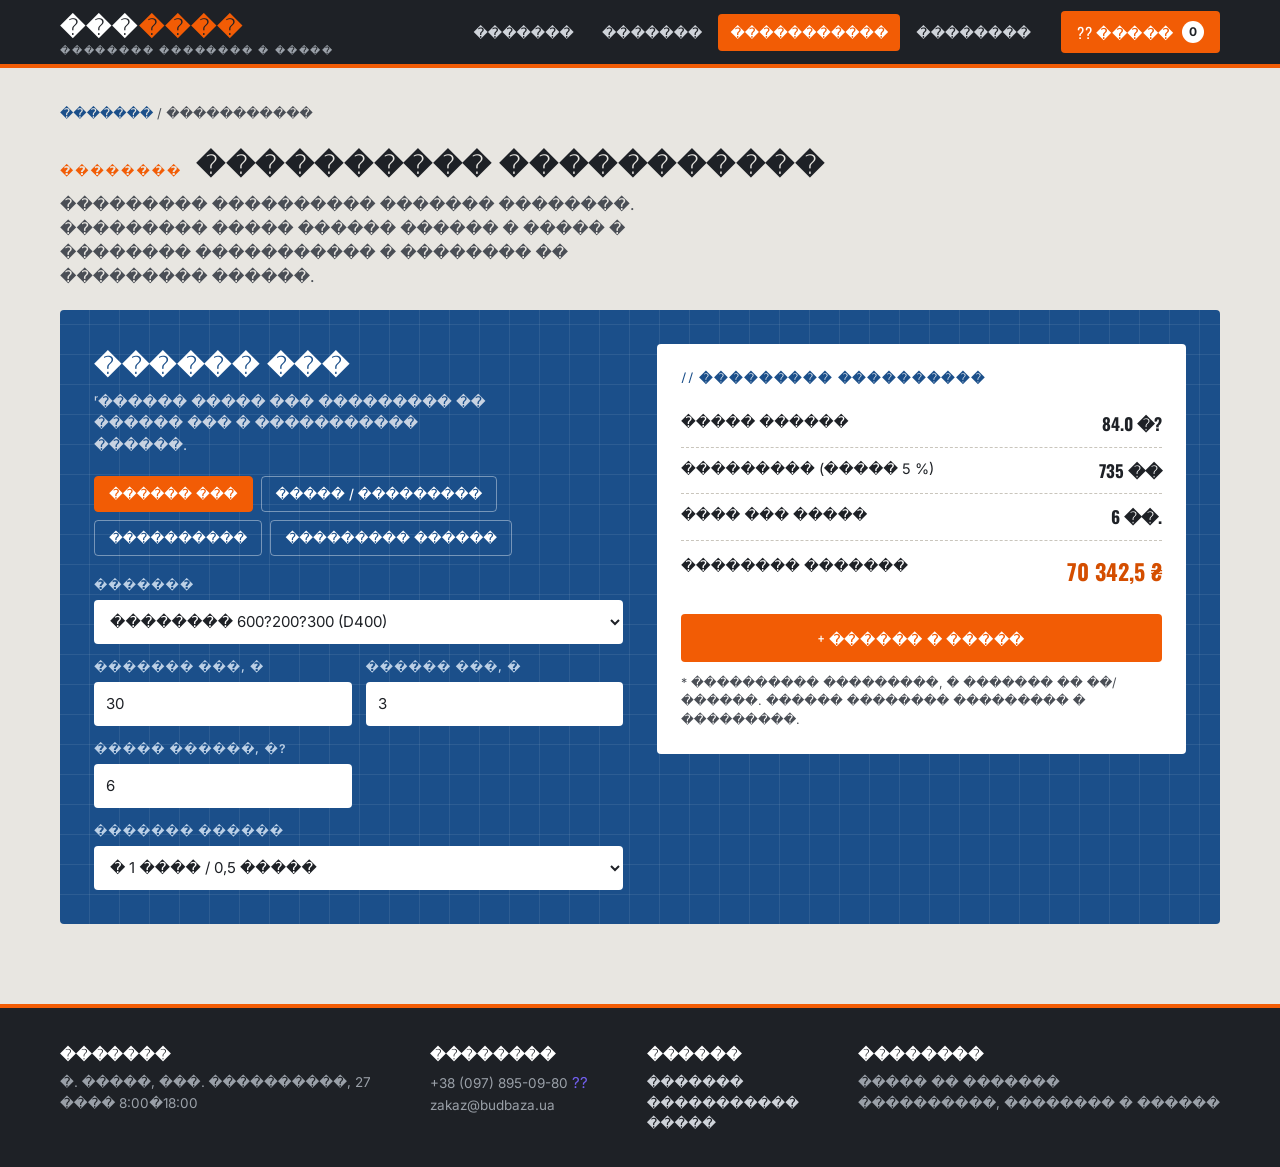
==== commit 854d52f2: "Fix: add cyrillic font subset to Google Fonts — fix ??? display" ====
--- a/calc.html
+++ b/calc.html
@@ -1,4 +1,4 @@
-<!DOCTYPE html>
+﻿<!DOCTYPE html>
 <html lang="uk">
 <head>
 <meta charset="UTF-8">
@@ -6,7 +6,7 @@
 <title>���������� ����������� � �������</title>
 <link rel="preconnect" href="https://fonts.googleapis.com">
 <link rel="preconnect" href="https://fonts.gstatic.com" crossorigin>
-<link href="https://fonts.googleapis.com/css2?family=Oswald:wght@400;500;600;700&family=Inter:wght@400;500;600;700&display=swap" rel="stylesheet">
+<link href="https://fonts.googleapis.com/css2?family=Oswald:wght@400;500;600;700&family=Inter:wght@400;500;600;700&subset=latin,cyrillic&display=swap" rel="stylesheet">
 <link rel="stylesheet" href="css/style.css?v=11">
 <link rel="manifest" href="/manifest.json">
 <meta name="theme-color" content="#F25C05">
@@ -18,7 +18,7 @@
 
 <header>
   <div class="hwrap">
-    <a class="logo" href="index.html">���<span>����</span><small>��������� �������� � �����</small></a>
+    <a class="logo" href="index.html">���<span>����</span><small>�������� �������� � �����</small></a>
     <button class="burger" onclick="toggleNav()" aria-label="����">?</button>
     <nav>
       <a href="index.html">�������</a>
@@ -63,7 +63,7 @@
     <div><b>�������</b>�. �����, ���. ����������, 27<br>���� 8:00�18:00</div>
     <div><b>��������</b><a href="tel:+380978950980" style="color:inherit">+38 (097) 895-09-80</a> <a href="viber://chat?number=%2B380978950980" title="Viber" style="color:#7360f2;text-decoration:none;font-size:15px">??</a><br>zakaz@budbaza.ua</div>
     <div><b>������</b><a href="catalog.html">�������</a><br><a href="calc.html">�����������</a><br><a href="cart.html">�����</a></div>
-    <div><b>��������</b>����� �� �������<br>�����������, �������� � ������</div>
+    <div><b>��������</b>����� �� �������<br>����������, �������� � ������</div>
   </div>
 </footer>
 
@@ -189,7 +189,7 @@
   });
   const out = document.getElementById("calcOut");
   if(bad){
-    out.innerHTML = `<div class="res-note">������ �������� ������.</div>`;
+    out.innerHTML = `<div class="res-note">������ ������� ������.</div>`;
     calcItems = [];
     return;
   }
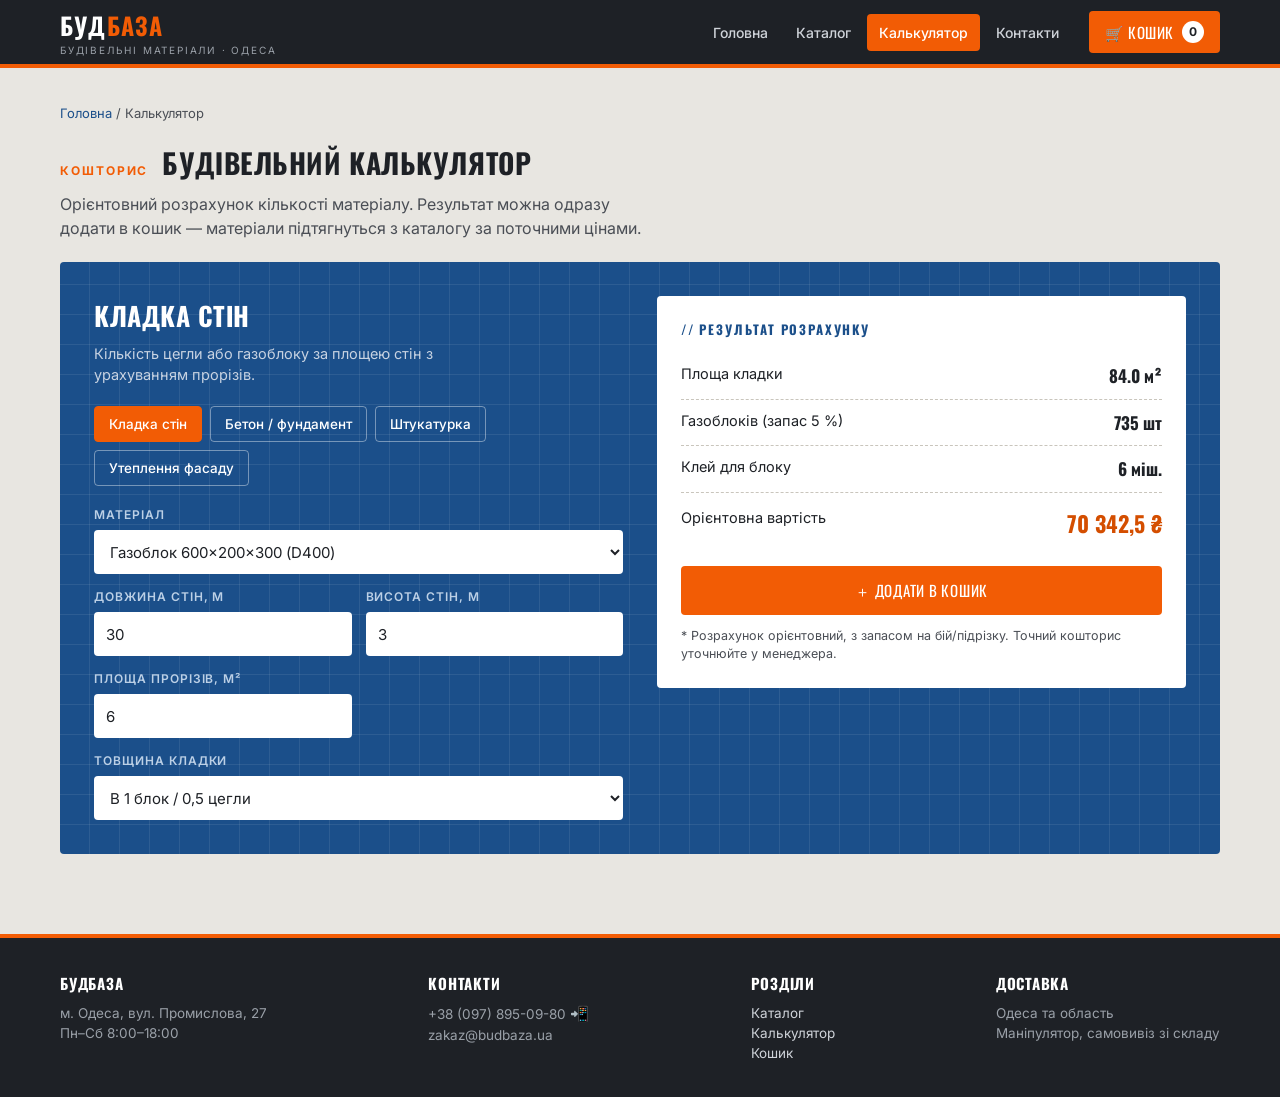
==== commit 7e21f4b4: "Fix HTML encoding: restore Cyrillic + Bunny Fonts + data.js?v=3" ====
--- a/calc.html
+++ b/calc.html
@@ -3,83 +3,82 @@
 <head>
 <meta charset="UTF-8">
 <meta name="viewport" content="width=device-width, initial-scale=1.0">
-<title>���������� ����������� � �������</title>
-<link rel="preconnect" href="https://fonts.googleapis.com">
-<link rel="preconnect" href="https://fonts.gstatic.com" crossorigin>
-<link href="https://fonts.googleapis.com/css2?family=Oswald:wght@400;500;600;700&family=Inter:wght@400;500;600;700&subset=latin,cyrillic&display=swap" rel="stylesheet">
+<title>Будівельний калькулятор — БУДБАЗА</title>
+<link rel="preconnect" href="https://fonts.bunny.net">
+<link href="https://fonts.bunny.net/css?family=oswald:400,500,600,700|inter:400,500,600,700&display=swap" rel="stylesheet">
 <link rel="stylesheet" href="css/style.css?v=11">
 <link rel="manifest" href="/manifest.json">
 <meta name="theme-color" content="#F25C05">
 <meta name="apple-mobile-web-app-capable" content="yes">
 <meta name="apple-mobile-web-app-status-bar-style" content="black-translucent">
-<meta name="apple-mobile-web-app-title" content="�������">
+<meta name="apple-mobile-web-app-title" content="БУДБАЗА">
 <link rel="apple-touch-icon" href="/images/icon.svg"></head>
 <body>
 
 <header>
   <div class="hwrap">
-    <a class="logo" href="index.html">���<span>����</span><small>�������� �������� � �����</small></a>
-    <button class="burger" onclick="toggleNav()" aria-label="����">?</button>
+    <a class="logo" href="index.html">БУД<span>БАЗА</span><small>будівельні матеріали · Одеса</small></a>
+    <button class="burger" onclick="toggleNav()" aria-label="Меню">☰</button>
     <nav>
-      <a href="index.html">�������</a>
-      <a href="catalog.html">�������</a>
-      <a href="calc.html" class="current">�����������</a>
-      <a href="contacts.html">��������</a>
+      <a href="index.html">Головна</a>
+      <a href="catalog.html">Каталог</a>
+      <a href="calc.html" class="current">Калькулятор</a>
+      <a href="contacts.html">Контакти</a>
     </nav>
-    <a class="cart-link" href="cart.html">?? ����� <span class="cart-count" id="cartCount">0</span></a>
+    <a class="cart-link" href="cart.html">🛒 Кошик <span class="cart-count" id="cartCount">0</span></a>
   </div>
 </header>
 
 <main>
-  <div class="breadcrumbs"><a href="index.html">�������</a> / �����������</div>
-  <div class="sec-head"><span class="tag">��������</span><h2>���������� �����������</h2></div>
-  <p class="sec-sub">��������� ���������� ������� ��������. ��������� ����� ������ ������ � ����� � �������� ����������� � �������� �� ��������� ������.</p>
+  <div class="breadcrumbs"><a href="index.html">Головна</a> / Калькулятор</div>
+  <div class="sec-head"><span class="tag">Кошторис</span><h2>Будівельний калькулятор</h2></div>
+  <p class="sec-sub">Орієнтовний розрахунок кількості матеріалу. Результат можна одразу додати в кошик — матеріали підтягнуться з каталогу за поточними цінами.</p>
 
   <div class="calc-wrap">
     <div class="calc-left">
-      <h2 id="calcTitle">������ ���</h2>
+      <h2 id="calcTitle">Кладка стін</h2>
       <p id="calcDesc"></p>
       <div class="calc-tabs" id="calcTabs"></div>
       <div class="calc-fields" id="calcFields"></div>
     </div>
     <div class="calc-result">
-      <h3>// ��������� ����������</h3>
+      <h3>// Результат розрахунку</h3>
       <div id="calcOut"></div>
-      <button class="btn btn-orange btn-block res-add" onclick="addCalcToCart()">+ ������ � �����</button>
-      <p class="res-note">* ���������� ���������, � ������� �� ��/������. ������ �������� ��������� � ���������.</p>
+      <button class="btn btn-orange btn-block res-add" onclick="addCalcToCart()">＋ Додати в кошик</button>
+      <p class="res-note">* Розрахунок орієнтовний, з запасом на бій/підрізку. Точний кошторис уточнюйте у менеджера.</p>
     </div>
   </div>
 </main>
 
 <nav class="bottom-nav">
-  <a href="index.html" class="bn-item"><span class="bn-ico">??</span><span>�������</span></a>
-  <a href="catalog.html" class="bn-item"><span class="bn-ico">??</span><span>�������</span></a>
-  <a href="cart.html" class="bn-item"><span class="bn-ico">??</span><span id="bnBadge" class="bn-badge" style="display:none">0</span><span>�����</span></a>
-  <a href="contacts.html" class="bn-item"><span class="bn-ico">??</span><span>��������</span></a>
+  <a href="index.html" class="bn-item"><span class="bn-ico">🏠</span><span>Головна</span></a>
+  <a href="catalog.html" class="bn-item"><span class="bn-ico">📦</span><span>Каталог</span></a>
+  <a href="cart.html" class="bn-item"><span class="bn-ico">🛒</span><span id="bnBadge" class="bn-badge" style="display:none">0</span><span>Кошик</span></a>
+  <a href="contacts.html" class="bn-item"><span class="bn-ico">📞</span><span>Контакти</span></a>
 </nav>
 
 <footer>
   <div class="fwrap">
-    <div><b>�������</b>�. �����, ���. ����������, 27<br>���� 8:00�18:00</div>
-    <div><b>��������</b><a href="tel:+380978950980" style="color:inherit">+38 (097) 895-09-80</a> <a href="viber://chat?number=%2B380978950980" title="Viber" style="color:#7360f2;text-decoration:none;font-size:15px">??</a><br>zakaz@budbaza.ua</div>
-    <div><b>������</b><a href="catalog.html">�������</a><br><a href="calc.html">�����������</a><br><a href="cart.html">�����</a></div>
-    <div><b>��������</b>����� �� �������<br>����������, �������� � ������</div>
+    <div><b>БУДБАЗА</b>м. Одеса, вул. Промислова, 27<br>Пн–Сб 8:00–18:00</div>
+    <div><b>Контакти</b><a href="tel:+380978950980" style="color:inherit">+38 (097) 895-09-80</a> <a href="viber://chat?number=%2B380978950980" title="Viber" style="color:#7360f2;text-decoration:none;font-size:15px">📲</a><br>zakaz@budbaza.ua</div>
+    <div><b>Розділи</b><a href="catalog.html">Каталог</a><br><a href="calc.html">Калькулятор</a><br><a href="cart.html">Кошик</a></div>
+    <div><b>Доставка</b>Одеса та область<br>Маніпулятор, самовивіз зі складу</div>
   </div>
 </footer>
 
 <script src="js/config.js"></script>
-<script src="js/data.js?v=2"></script>
+<script src="js/data.js?v=3"></script>
 <script src="js/app.js"></script>
 <script>
 const CALCS = {
   wall: {
-    title:"������ ���", desc:"ʳ������ ����� ��� ��������� �� ������ ��� � ����������� ������.",
-    fields:[
-      {id:"mat", label:"�������", type:"select", opts:[["gas","�������� 600?200?300 (D400)"],["brick","����� �������� 250?120?65"]]},
-      {id:"len", label:"������� ���, �", type:"num", val:30},
-      {id:"h", label:"������ ���, �", type:"num", val:3},
-      {id:"open", label:"����� ������, �?", type:"num", val:6},
-      {id:"thick", label:"������� ������", type:"select", opts:[["1","� 1 ���� / 0,5 �����"],["2","� 2 ����� / 1 �����"]]},
+    title:"Кладка стін", desc:"Кількість цегли або газоблоку за площею стін з урахуванням прорізів.",
+    fields:[
+      {id:"mat", label:"Матеріал", type:"select", opts:[["gas","Газоблок 600×200×300 (D400)"],["brick","Цегла одинарна 250×120×65"]]},
+      {id:"len", label:"Довжина стін, м", type:"num", val:30},
+      {id:"h", label:"Висота стін, м", type:"num", val:3},
+      {id:"open", label:"Площа прорізів, м²", type:"num", val:6},
+      {id:"thick", label:"Товщина кладки", type:"select", opts:[["1","В 1 блок / 0,5 цегли"],["2","В 2 блоки / 1 цегла"]]},
     ],
     compute(v){
       const area = Math.max(0, v.len*v.h - v.open);
@@ -87,24 +86,24 @@
         const qty  = Math.ceil(area * 8.33 * Number(v.thick) * 1.05);
         const glue = Math.ceil(area * Number(v.thick) * 1.5 / 25);
         return {
-          lines:[["����� ������", area.toFixed(1)+" �?"],["��������� (����� 5 %)", qty+" ��"],["���� ��� �����", glue+" ��."]],
+          lines:[["Площа кладки", area.toFixed(1)+" м²"],["Газоблоків (запас 5 %)", qty+" шт"],["Клей для блоку", glue+" міш."]],
           items:[{id:6,qty},{id:2,qty:glue}]
         };
       }
       const qty = Math.ceil(area * 51 * Number(v.thick) * 1.05);
       const cem = Math.ceil(area * Number(v.thick) * 0.021 * 420 / 25);
       return {
-        lines:[["����� ������", area.toFixed(1)+" �?"],["����� (����� 5 %)", qty+" ��"],["������ �� ������", cem+" ��."]],
+        lines:[["Площа кладки", area.toFixed(1)+" м²"],["Цегли (запас 5 %)", qty+" шт"],["Цемент на розчин", cem+" міш."]],
         items:[{id:7,qty},{id:1,qty:cem}]
       };
     }
   },
   concrete: {
-    title:"����� / ���������", desc:"��'�� ������ �� �������� ��� ����������� ���������� (�250).",
-    fields:[
-      {id:"len", label:"�������, �", type:"num", val:10},
-      {id:"w", label:"������, �", type:"num", val:0.4},
-      {id:"d", label:"�������/�������, �", type:"num", val:0.6},
+    title:"Бетон / фундамент", desc:"Об'єм бетону та матеріали для самостійного замішування (М250).",
+    fields:[
+      {id:"len", label:"Довжина, м", type:"num", val:10},
+      {id:"w", label:"Ширина, м", type:"num", val:0.4},
+      {id:"d", label:"Глибина/товщина, м", type:"num", val:0.6},
     ],
     compute(v){
       const vol = v.len*v.w*v.d;
@@ -112,39 +111,39 @@
       const sand = Math.ceil(vol*0.74);
       const grav = Math.ceil(vol*1.15);
       return {
-        lines:[["��'�� ������", vol.toFixed(2)+" �?"],["������ ��-500", cem+" ��."],["ϳ���", (vol*0.74).toFixed(2)+" � (�������� "+sand+" �)"],["����� 5-20", (vol*1.15).toFixed(2)+" � (�������� "+grav+" �)"]],
+        lines:[["Об'єм бетону", vol.toFixed(2)+" м³"],["Цемент ПЦ-500", cem+" міш."],["Пісок", (vol*0.74).toFixed(2)+" т (замовимо "+sand+" т)"],["Щебінь 5-20", (vol*1.15).toFixed(2)+" т (замовимо "+grav+" т)"]],
         items:[{id:1,qty:cem},{id:4,qty:sand},{id:5,qty:grav}]
       };
     }
   },
   plaster: {
-    title:"����������", desc:"ʳ������ ����� �� ������ �� ��������� �������� ����.",
-    fields:[
-      {id:"area", label:"����� ���, �?", type:"num", val:60},
-      {id:"mm", label:"������� ����, ��", type:"num", val:15},
+    title:"Штукатурка", desc:"Кількість суміші за площею та середньою товщиною шару.",
+    fields:[
+      {id:"area", label:"Площа стін, м²", type:"num", val:60},
+      {id:"mm", label:"Товщина шару, мм", type:"num", val:15},
     ],
     compute(v){
       const kg = v.area * 1.4 * v.mm;
       const bags = Math.ceil(kg/25*1.05);
       return {
-        lines:[["�����", v.area+" �?"],["������� �����", Math.round(kg)+" ��"],["̳��� 25 �� (����� 5 %)", bags+" ��"]],
+        lines:[["Площа", v.area+" м²"],["Витрата суміші", Math.round(kg)+" кг"],["Мішків 25 кг (запас 5 %)", bags+" шт"]],
         items:[{id:3,qty:bags}]
       };
     }
   },
   insul: {
-    title:"��������� ������", desc:"ʳ������ ������ ��� ��������� �� ����� ������.",
-    fields:[
-      {id:"mat", label:"���������", type:"select", opts:[["wool","̳����� 100 �� (��. 1,2 �?)"],["eps","ϳ������� 100 �� (���� 0,5 �?)"]]},
-      {id:"area", label:"����� ������, �?", type:"num", val:120},
+    title:"Утеплення фасаду", desc:"Кількість мінвати або пінопласту на площу фасаду.",
+    fields:[
+      {id:"mat", label:"Утеплювач", type:"select", opts:[["wool","Мінвата 100 мм (уп. 1,2 м²)"],["eps","Пінопласт 100 мм (лист 0,5 м²)"]]},
+      {id:"area", label:"Площа фасаду, м²", type:"num", val:120},
     ],
     compute(v){
       if(v.mat==="wool"){
         const qty = Math.ceil(v.area/1.2*1.07);
-        return {lines:[["�����", v.area+" �?"],["�������� ������ (����� 7 %)", qty+" ��"]], items:[{id:14,qty}]};
+        return {lines:[["Площа", v.area+" м²"],["Упаковок мінвати (запас 7 %)", qty+" шт"]], items:[{id:14,qty}]};
       }
       const qty = Math.ceil(v.area/0.5*1.07);
-      return {lines:[["�����", v.area+" �?"],["����� ��������� (����� 7 %)", qty+" ��"]], items:[{id:15,qty}]};
+      return {lines:[["Площа", v.area+" м²"],["Листів пінопласту (запас 7 %)", qty+" шт"]], items:[{id:15,qty}]};
     }
   }
 };
@@ -189,7 +188,7 @@
   });
   const out = document.getElementById("calcOut");
   if(bad){
-    out.innerHTML = `<div class="res-note">������ ������� ������.</div>`;
+    out.innerHTML = `<div class="res-note">Введіть коректні розміри.</div>`;
     calcItems = [];
     return;
   }
@@ -200,13 +199,13 @@
     return s + (p ? p.price*it.qty : 0);
   },0);
   out.innerHTML = r.lines.map(l=>`<div class="res-line"><span>${l[0]}</span><b>${l[1]}</b></div>`).join("")
-    + `<div class="res-line total"><span>�������� �������</span><b>${fmt(total)}</b></div>`;
+    + `<div class="res-line total"><span>Орієнтовна вартість</span><b>${fmt(total)}</b></div>`;
 }
 
 function addCalcToCart(){
-  if(!calcItems.length){ showToast("�������� ������ ������"); return; }
+  if(!calcItems.length){ showToast("Спочатку введіть розміри"); return; }
   calcItems.forEach(it=>addToCart(it.id, it.qty));
-  showToast("�������� � ���������� ������ � �����");
+  showToast("Матеріали з розрахунку додано в кошик");
   setTimeout(()=>{ location.href = "cart.html"; }, 700);
 }
 
